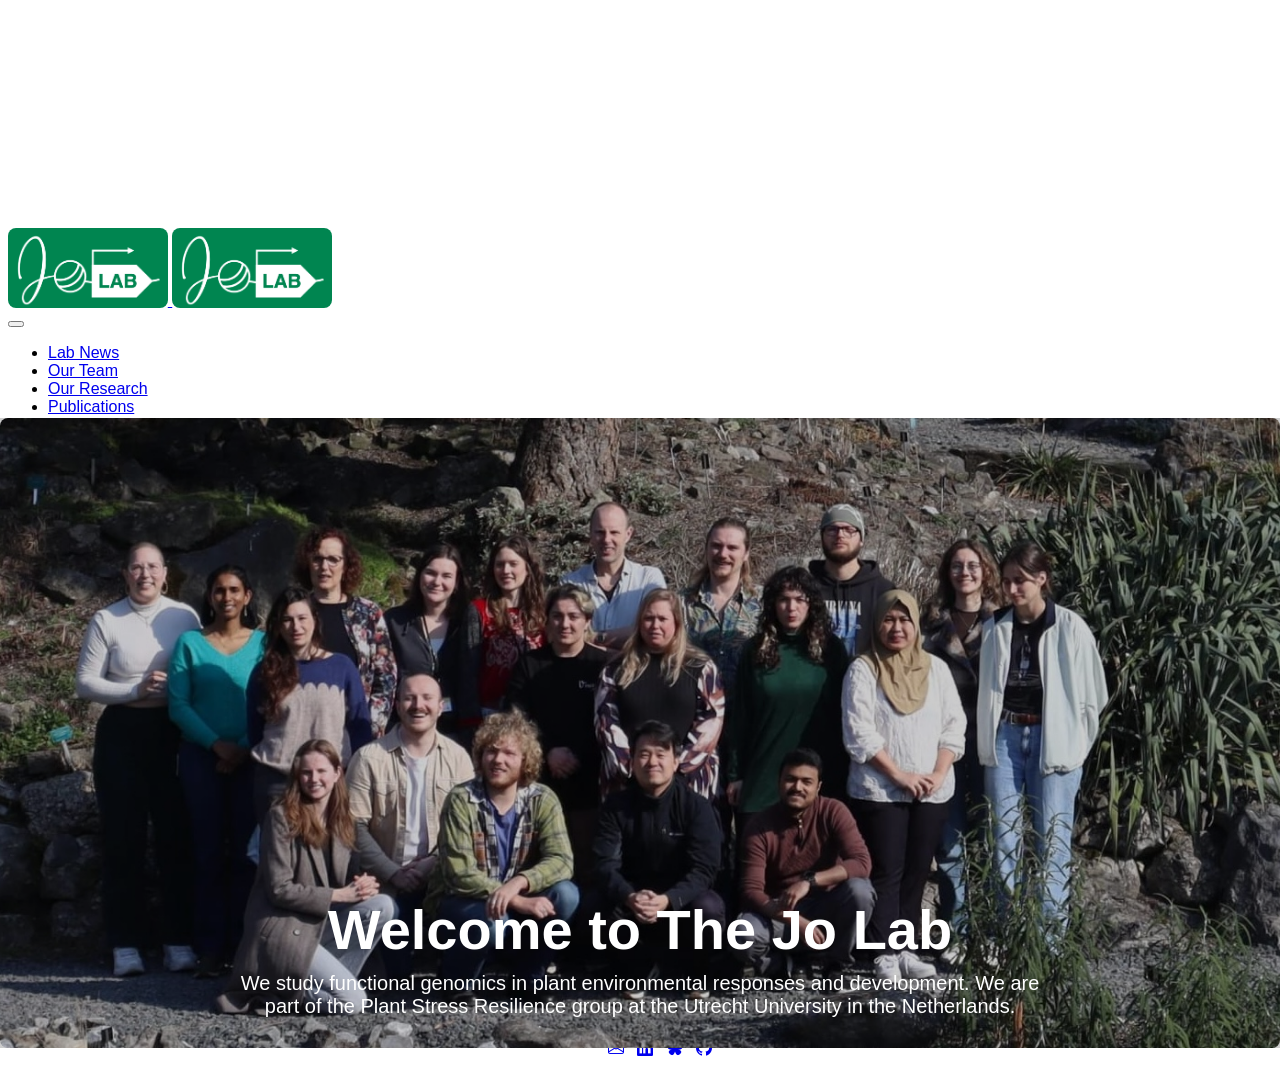
==== docs/index.html @ 8d3a1e4b "Fixing mobile issues" ====
<!DOCTYPE html>
<html xmlns="http://www.w3.org/1999/xhtml" lang="en" xml:lang="en"><head>

<meta charset="utf-8">
<meta name="generator" content="quarto-1.8.27">

<meta name="viewport" content="width=device-width, initial-scale=1.0, user-scalable=yes">


<title>index</title>
<style>
code{white-space: pre-wrap;}
span.smallcaps{font-variant: small-caps;}
div.columns{display: flex; gap: min(4vw, 1.5em);}
div.column{flex: auto; overflow-x: auto;}
div.hanging-indent{margin-left: 1.5em; text-indent: -1.5em;}
ul.task-list{list-style: none;}
ul.task-list li input[type="checkbox"] {
  width: 0.8em;
  margin: 0 0.8em 0.2em -1em; /* quarto-specific, see https://github.com/quarto-dev/quarto-cli/issues/4556 */ 
  vertical-align: middle;
}
</style>


<script src="site_libs/quarto-nav/quarto-nav.js"></script>
<script src="site_libs/clipboard/clipboard.min.js"></script>
<script src="site_libs/quarto-search/autocomplete.umd.js"></script>
<script src="site_libs/quarto-search/fuse.min.js"></script>
<script src="site_libs/quarto-search/quarto-search.js"></script>
<meta name="quarto:offset" content="./">
<script src="site_libs/quarto-html/quarto.js" type="module"></script>
<script src="site_libs/quarto-html/tabsets/tabsets.js" type="module"></script>
<script src="site_libs/quarto-html/axe/axe-check.js" type="module"></script>
<script src="site_libs/quarto-html/popper.min.js"></script>
<script src="site_libs/quarto-html/tippy.umd.min.js"></script>
<link href="site_libs/quarto-html/tippy.css" rel="stylesheet">
<link href="site_libs/quarto-html/quarto-syntax-highlighting-ed96de9b727972fe78a7b5d16c58bf87.css" rel="stylesheet" id="quarto-text-highlighting-styles">
<script src="site_libs/bootstrap/bootstrap.min.js"></script>
<link href="site_libs/bootstrap/bootstrap-icons.css" rel="stylesheet">
<link href="site_libs/bootstrap/bootstrap-c11c5bea6fdbf47f44a77b271fa889c1.min.css" rel="stylesheet" append-hash="true" id="quarto-bootstrap" data-mode="light">
<script id="quarto-search-options" type="application/json">{
  "location": "navbar",
  "copy-button": false,
  "collapse-after": 3,
  "panel-placement": "end",
  "type": "overlay",
  "limit": 50,
  "keyboard-shortcut": [
    "f",
    "/",
    "s"
  ],
  "show-item-context": false,
  "language": {
    "search-no-results-text": "No results",
    "search-matching-documents-text": "matching documents",
    "search-copy-link-title": "Copy link to search",
    "search-hide-matches-text": "Hide additional matches",
    "search-more-match-text": "more match in this document",
    "search-more-matches-text": "more matches in this document",
    "search-clear-button-title": "Clear",
    "search-text-placeholder": "",
    "search-detached-cancel-button-title": "Cancel",
    "search-submit-button-title": "Submit",
    "search-label": "Search"
  }
}</script>


<link rel="stylesheet" href="style.css">
</head>

<body class="nav-fixed quarto-light">

<div id="quarto-search-results"></div>
  <header id="quarto-header" class="headroom fixed-top">
    <nav class="navbar navbar-expand-lg " data-bs-theme="dark">
      <div class="navbar-container container-fluid">
      <div class="navbar-brand-container mx-auto">
    <a href="./index.html" class="navbar-brand navbar-brand-logo">
    <img src="./images/logo/logo1.png" alt="" class="navbar-logo light-content">
    <img src="./images/logo/logo1.png" alt="" class="navbar-logo dark-content">
    </a>
  </div>
          <button class="navbar-toggler" type="button" data-bs-toggle="collapse" data-bs-target="#navbarCollapse" aria-controls="navbarCollapse" role="menu" aria-expanded="false" aria-label="Toggle navigation" onclick="if (window.quartoToggleHeadroom) { window.quartoToggleHeadroom(); }">
  <span class="navbar-toggler-icon"></span>
</button>
          <div class="collapse navbar-collapse" id="navbarCollapse">
            <ul class="navbar-nav navbar-nav-scroll ms-auto">
  <li class="nav-item">
    <a class="nav-link" href="./news.html"> 
<span class="menu-text">Lab News</span></a>
  </li>  
  <li class="nav-item">
    <a class="nav-link" href="./team.html"> 
<span class="menu-text">Our Team</span></a>
  </li>  
  <li class="nav-item">
    <a class="nav-link" href="./research.html"> 
<span class="menu-text">Our Research</span></a>
  </li>  
  <li class="nav-item">
    <a class="nav-link" href="./publications.html"> 
<span class="menu-text">Publications</span></a>
  </li>  
  <li class="nav-item">
    <a class="nav-link" href="./labculture.html"> 
<span class="menu-text">Lab Culture</span></a>
  </li>  
  <li class="nav-item">
    <a class="nav-link" href="./opportunities.html"> 
<span class="menu-text">Open Positions</span></a>
  </li>  
</ul>
          </div> <!-- /navcollapse -->
            <div class="quarto-navbar-tools">
</div>
      </div> <!-- /container-fluid -->
    </nav>
</header>
<!-- content -->
<div id="quarto-content" class="quarto-container page-columns page-rows-contents page-layout-full page-navbar">
<!-- sidebar -->
<!-- margin-sidebar -->
    
<!-- main -->
<main class="content column-page" id="quarto-document-content"><header id="title-block-header" class="quarto-title-block"></header>




<div style="position: relative; width: 100vw; left: 50%; right: 50%; margin-left: -50vw; margin-right: -50vw; margin-top: -50px; margin-bottom: -20px; min-height: 70vh; overflow: hidden;">
  <img src="images/group_pictures/psr.jpeg" alt="PSR" style="width: 100%; height: 100%; min-height: 70vh; object-fit: cover; object-position: center; display: block;">
  
  <div style="position: absolute; top: 0; left: 0; right: 0; bottom: 0; display: flex; flex-direction: column; justify-content: flex-end; align-items: center; background: rgba(0,0,0,0.2); text-align: center; padding: 0 20px 30px 20px;">
    <h2 style="color: white; font-size: clamp(3.5rem, 10vw, 3.5rem); margin: 0;">Welcome to The Jo Lab</h2>
    <p style="color: white; max-width: 800px; margin: 10px auto 0 auto; font-size: clamp(0.9rem, 2vw, 1.25rem);"> 
      We study functional genomics in plant environmental responses and development. We are part of the Plant Stress Resilience group at the Utrecht University in the Netherlands.
    </p>
  </div>
</div>



</main> <!-- /main -->
<script id="quarto-html-after-body" type="application/javascript">
  window.document.addEventListener("DOMContentLoaded", function (event) {
    const isCodeAnnotation = (el) => {
      for (const clz of el.classList) {
        if (clz.startsWith('code-annotation-')) {                     
          return true;
        }
      }
      return false;
    }
    const onCopySuccess = function(e) {
      // button target
      const button = e.trigger;
      // don't keep focus
      button.blur();
      // flash "checked"
      button.classList.add('code-copy-button-checked');
      var currentTitle = button.getAttribute("title");
      button.setAttribute("title", "Copied!");
      let tooltip;
      if (window.bootstrap) {
        button.setAttribute("data-bs-toggle", "tooltip");
        button.setAttribute("data-bs-placement", "left");
        button.setAttribute("data-bs-title", "Copied!");
        tooltip = new bootstrap.Tooltip(button, 
          { trigger: "manual", 
            customClass: "code-copy-button-tooltip",
            offset: [0, -8]});
        tooltip.show();    
      }
      setTimeout(function() {
        if (tooltip) {
          tooltip.hide();
          button.removeAttribute("data-bs-title");
          button.removeAttribute("data-bs-toggle");
          button.removeAttribute("data-bs-placement");
        }
        button.setAttribute("title", currentTitle);
        button.classList.remove('code-copy-button-checked');
      }, 1000);
      // clear code selection
      e.clearSelection();
    }
    const getTextToCopy = function(trigger) {
      const outerScaffold = trigger.parentElement.cloneNode(true);
      const codeEl = outerScaffold.querySelector('code');
      for (const childEl of codeEl.children) {
        if (isCodeAnnotation(childEl)) {
          childEl.remove();
        }
      }
      return codeEl.innerText;
    }
    const clipboard = new window.ClipboardJS('.code-copy-button:not([data-in-quarto-modal])', {
      text: getTextToCopy
    });
    clipboard.on('success', onCopySuccess);
    if (window.document.getElementById('quarto-embedded-source-code-modal')) {
      const clipboardModal = new window.ClipboardJS('.code-copy-button[data-in-quarto-modal]', {
        text: getTextToCopy,
        container: window.document.getElementById('quarto-embedded-source-code-modal')
      });
      clipboardModal.on('success', onCopySuccess);
    }
      var localhostRegex = new RegExp(/^(?:http|https):\/\/localhost\:?[0-9]*\//);
      var mailtoRegex = new RegExp(/^mailto:/);
        var filterRegex = new RegExp('/' + window.location.host + '/');
      var isInternal = (href) => {
          return filterRegex.test(href) || localhostRegex.test(href) || mailtoRegex.test(href);
      }
      // Inspect non-navigation links and adorn them if external
     var links = window.document.querySelectorAll('a[href]:not(.nav-link):not(.navbar-brand):not(.toc-action):not(.sidebar-link):not(.sidebar-item-toggle):not(.pagination-link):not(.no-external):not([aria-hidden]):not(.dropdown-item):not(.quarto-navigation-tool):not(.about-link)');
      for (var i=0; i<links.length; i++) {
        const link = links[i];
        if (!isInternal(link.href)) {
          // undo the damage that might have been done by quarto-nav.js in the case of
          // links that we want to consider external
          if (link.dataset.originalHref !== undefined) {
            link.href = link.dataset.originalHref;
          }
        }
      }
    function tippyHover(el, contentFn, onTriggerFn, onUntriggerFn) {
      const config = {
        allowHTML: true,
        maxWidth: 500,
        delay: 100,
        arrow: false,
        appendTo: function(el) {
            return el.parentElement;
        },
        interactive: true,
        interactiveBorder: 10,
        theme: 'quarto',
        placement: 'bottom-start',
      };
      if (contentFn) {
        config.content = contentFn;
      }
      if (onTriggerFn) {
        config.onTrigger = onTriggerFn;
      }
      if (onUntriggerFn) {
        config.onUntrigger = onUntriggerFn;
      }
      window.tippy(el, config); 
    }
    const noterefs = window.document.querySelectorAll('a[role="doc-noteref"]');
    for (var i=0; i<noterefs.length; i++) {
      const ref = noterefs[i];
      tippyHover(ref, function() {
        // use id or data attribute instead here
        let href = ref.getAttribute('data-footnote-href') || ref.getAttribute('href');
        try { href = new URL(href).hash; } catch {}
        const id = href.replace(/^#\/?/, "");
        const note = window.document.getElementById(id);
        if (note) {
          return note.innerHTML;
        } else {
          return "";
        }
      });
    }
    const xrefs = window.document.querySelectorAll('a.quarto-xref');
    const processXRef = (id, note) => {
      // Strip column container classes
      const stripColumnClz = (el) => {
        el.classList.remove("page-full", "page-columns");
        if (el.children) {
          for (const child of el.children) {
            stripColumnClz(child);
          }
        }
      }
      stripColumnClz(note)
      if (id === null || id.startsWith('sec-')) {
        // Special case sections, only their first couple elements
        const container = document.createElement("div");
        if (note.children && note.children.length > 2) {
          container.appendChild(note.children[0].cloneNode(true));
          for (let i = 1; i < note.children.length; i++) {
            const child = note.children[i];
            if (child.tagName === "P" && child.innerText === "") {
              continue;
            } else {
              container.appendChild(child.cloneNode(true));
              break;
            }
          }
          if (window.Quarto?.typesetMath) {
            window.Quarto.typesetMath(container);
          }
          return container.innerHTML
        } else {
          if (window.Quarto?.typesetMath) {
            window.Quarto.typesetMath(note);
          }
          return note.innerHTML;
        }
      } else {
        // Remove any anchor links if they are present
        const anchorLink = note.querySelector('a.anchorjs-link');
        if (anchorLink) {
          anchorLink.remove();
        }
        if (window.Quarto?.typesetMath) {
          window.Quarto.typesetMath(note);
        }
        if (note.classList.contains("callout")) {
          return note.outerHTML;
        } else {
          return note.innerHTML;
        }
      }
    }
    for (var i=0; i<xrefs.length; i++) {
      const xref = xrefs[i];
      tippyHover(xref, undefined, function(instance) {
        instance.disable();
        let url = xref.getAttribute('href');
        let hash = undefined; 
        if (url.startsWith('#')) {
          hash = url;
        } else {
          try { hash = new URL(url).hash; } catch {}
        }
        if (hash) {
          const id = hash.replace(/^#\/?/, "");
          const note = window.document.getElementById(id);
          if (note !== null) {
            try {
              const html = processXRef(id, note.cloneNode(true));
              instance.setContent(html);
            } finally {
              instance.enable();
              instance.show();
            }
          } else {
            // See if we can fetch this
            fetch(url.split('#')[0])
            .then(res => res.text())
            .then(html => {
              const parser = new DOMParser();
              const htmlDoc = parser.parseFromString(html, "text/html");
              const note = htmlDoc.getElementById(id);
              if (note !== null) {
                const html = processXRef(id, note);
                instance.setContent(html);
              } 
            }).finally(() => {
              instance.enable();
              instance.show();
            });
          }
        } else {
          // See if we can fetch a full url (with no hash to target)
          // This is a special case and we should probably do some content thinning / targeting
          fetch(url)
          .then(res => res.text())
          .then(html => {
            const parser = new DOMParser();
            const htmlDoc = parser.parseFromString(html, "text/html");
            const note = htmlDoc.querySelector('main.content');
            if (note !== null) {
              // This should only happen for chapter cross references
              // (since there is no id in the URL)
              // remove the first header
              if (note.children.length > 0 && note.children[0].tagName === "HEADER") {
                note.children[0].remove();
              }
              const html = processXRef(null, note);
              instance.setContent(html);
            } 
          }).finally(() => {
            instance.enable();
            instance.show();
          });
        }
      }, function(instance) {
      });
    }
        let selectedAnnoteEl;
        const selectorForAnnotation = ( cell, annotation) => {
          let cellAttr = 'data-code-cell="' + cell + '"';
          let lineAttr = 'data-code-annotation="' +  annotation + '"';
          const selector = 'span[' + cellAttr + '][' + lineAttr + ']';
          return selector;
        }
        const selectCodeLines = (annoteEl) => {
          const doc = window.document;
          const targetCell = annoteEl.getAttribute("data-target-cell");
          const targetAnnotation = annoteEl.getAttribute("data-target-annotation");
          const annoteSpan = window.document.querySelector(selectorForAnnotation(targetCell, targetAnnotation));
          const lines = annoteSpan.getAttribute("data-code-lines").split(",");
          const lineIds = lines.map((line) => {
            return targetCell + "-" + line;
          })
          let top = null;
          let height = null;
          let parent = null;
          if (lineIds.length > 0) {
              //compute the position of the single el (top and bottom and make a div)
              const el = window.document.getElementById(lineIds[0]);
              top = el.offsetTop;
              height = el.offsetHeight;
              parent = el.parentElement.parentElement;
            if (lineIds.length > 1) {
              const lastEl = window.document.getElementById(lineIds[lineIds.length - 1]);
              const bottom = lastEl.offsetTop + lastEl.offsetHeight;
              height = bottom - top;
            }
            if (top !== null && height !== null && parent !== null) {
              // cook up a div (if necessary) and position it 
              let div = window.document.getElementById("code-annotation-line-highlight");
              if (div === null) {
                div = window.document.createElement("div");
                div.setAttribute("id", "code-annotation-line-highlight");
                div.style.position = 'absolute';
                parent.appendChild(div);
              }
              div.style.top = top - 2 + "px";
              div.style.height = height + 4 + "px";
              div.style.left = 0;
              let gutterDiv = window.document.getElementById("code-annotation-line-highlight-gutter");
              if (gutterDiv === null) {
                gutterDiv = window.document.createElement("div");
                gutterDiv.setAttribute("id", "code-annotation-line-highlight-gutter");
                gutterDiv.style.position = 'absolute';
                const codeCell = window.document.getElementById(targetCell);
                const gutter = codeCell.querySelector('.code-annotation-gutter');
                gutter.appendChild(gutterDiv);
              }
              gutterDiv.style.top = top - 2 + "px";
              gutterDiv.style.height = height + 4 + "px";
            }
            selectedAnnoteEl = annoteEl;
          }
        };
        const unselectCodeLines = () => {
          const elementsIds = ["code-annotation-line-highlight", "code-annotation-line-highlight-gutter"];
          elementsIds.forEach((elId) => {
            const div = window.document.getElementById(elId);
            if (div) {
              div.remove();
            }
          });
          selectedAnnoteEl = undefined;
        };
          // Handle positioning of the toggle
      window.addEventListener(
        "resize",
        throttle(() => {
          elRect = undefined;
          if (selectedAnnoteEl) {
            selectCodeLines(selectedAnnoteEl);
          }
        }, 10)
      );
      function throttle(fn, ms) {
      let throttle = false;
      let timer;
        return (...args) => {
          if(!throttle) { // first call gets through
              fn.apply(this, args);
              throttle = true;
          } else { // all the others get throttled
              if(timer) clearTimeout(timer); // cancel #2
              timer = setTimeout(() => {
                fn.apply(this, args);
                timer = throttle = false;
              }, ms);
          }
        };
      }
        // Attach click handler to the DT
        const annoteDls = window.document.querySelectorAll('dt[data-target-cell]');
        for (const annoteDlNode of annoteDls) {
          annoteDlNode.addEventListener('click', (event) => {
            const clickedEl = event.target;
            if (clickedEl !== selectedAnnoteEl) {
              unselectCodeLines();
              const activeEl = window.document.querySelector('dt[data-target-cell].code-annotation-active');
              if (activeEl) {
                activeEl.classList.remove('code-annotation-active');
              }
              selectCodeLines(clickedEl);
              clickedEl.classList.add('code-annotation-active');
            } else {
              // Unselect the line
              unselectCodeLines();
              clickedEl.classList.remove('code-annotation-active');
            }
          });
        }
    const findCites = (el) => {
      const parentEl = el.parentElement;
      if (parentEl) {
        const cites = parentEl.dataset.cites;
        if (cites) {
          return {
            el,
            cites: cites.split(' ')
          };
        } else {
          return findCites(el.parentElement)
        }
      } else {
        return undefined;
      }
    };
    var bibliorefs = window.document.querySelectorAll('a[role="doc-biblioref"]');
    for (var i=0; i<bibliorefs.length; i++) {
      const ref = bibliorefs[i];
      const citeInfo = findCites(ref);
      if (citeInfo) {
        tippyHover(citeInfo.el, function() {
          var popup = window.document.createElement('div');
          citeInfo.cites.forEach(function(cite) {
            var citeDiv = window.document.createElement('div');
            citeDiv.classList.add('hanging-indent');
            citeDiv.classList.add('csl-entry');
            var biblioDiv = window.document.getElementById('ref-' + cite);
            if (biblioDiv) {
              citeDiv.innerHTML = biblioDiv.innerHTML;
            }
            popup.appendChild(citeDiv);
          });
          return popup.innerHTML;
        });
      }
    }
  });
  </script>
</div> <!-- /content -->
<footer class="footer">
  <div class="nav-footer">
    <div class="nav-footer-left">
      &nbsp;
    </div>   
    <div class="nav-footer-center">
      <ul class="footer-items list-unstyled">
    <li class="nav-item">
 the Jo Lab<div style="margin-top: 6px;"><a href="mailto:l.jo@uu.nl"><i class="bi bi-envelope"></i></a> &nbsp; <a href="https://www.linkedin.com/in/leonardo-jo-84003938/"><i class="bi bi-linkedin"></i></a> &nbsp; <a href="https://bsky.app/profile/leonardojo.bsky.social"><i class="bi bi-bluesky"></i></a> &nbsp; <a href="https://github.com/leonardojo"><i class="bi bi-github"></i></a></div>
  </li>  
</ul>
    </div>
    <div class="nav-footer-right">
      &nbsp;
    </div>
  </div>
</footer>




</body></html>
---- docs/site_libs/quarto-html/tippy.css ----
.tippy-box[data-animation=fade][data-state=hidden]{opacity:0}[data-tippy-root]{max-width:calc(100vw - 10px)}.tippy-box{position:relative;background-color:#333;color:#fff;border-radius:4px;font-size:14px;line-height:1.4;white-space:normal;outline:0;transition-property:transform,visibility,opacity}.tippy-box[data-placement^=top]>.tippy-arrow{bottom:0}.tippy-box[data-placement^=top]>.tippy-arrow:before{bottom:-7px;left:0;border-width:8px 8px 0;border-top-color:initial;transform-origin:center top}.tippy-box[data-placement^=bottom]>.tippy-arrow{top:0}.tippy-box[data-placement^=bottom]>.tippy-arrow:before{top:-7px;left:0;border-width:0 8px 8px;border-bottom-color:initial;transform-origin:center bottom}.tippy-box[data-placement^=left]>.tippy-arrow{right:0}.tippy-box[data-placement^=left]>.tippy-arrow:before{border-width:8px 0 8px 8px;border-left-color:initial;right:-7px;transform-origin:center left}.tippy-box[data-placement^=right]>.tippy-arrow{left:0}.tippy-box[data-placement^=right]>.tippy-arrow:before{left:-7px;border-width:8px 8px 8px 0;border-right-color:initial;transform-origin:center right}.tippy-box[data-inertia][data-state=visible]{transition-timing-function:cubic-bezier(.54,1.5,.38,1.11)}.tippy-arrow{width:16px;height:16px;color:#333}.tippy-arrow:before{content:"";position:absolute;border-color:transparent;border-style:solid}.tippy-content{position:relative;padding:5px 9px;z-index:1}
---- docs/site_libs/quarto-html/quarto-syntax-highlighting-ed96de9b727972fe78a7b5d16c58bf87.css ----
/* quarto syntax highlight colors */
:root {
  --quarto-hl-ot-color: #003B4F;
  --quarto-hl-at-color: #657422;
  --quarto-hl-ss-color: #20794D;
  --quarto-hl-an-color: #5E5E5E;
  --quarto-hl-fu-color: #4758AB;
  --quarto-hl-st-color: #20794D;
  --quarto-hl-cf-color: #003B4F;
  --quarto-hl-op-color: #5E5E5E;
  --quarto-hl-er-color: #AD0000;
  --quarto-hl-bn-color: #AD0000;
  --quarto-hl-al-color: #AD0000;
  --quarto-hl-va-color: #111111;
  --quarto-hl-bu-color: inherit;
  --quarto-hl-ex-color: inherit;
  --quarto-hl-pp-color: #AD0000;
  --quarto-hl-in-color: #5E5E5E;
  --quarto-hl-vs-color: #20794D;
  --quarto-hl-wa-color: #5E5E5E;
  --quarto-hl-do-color: #5E5E5E;
  --quarto-hl-im-color: #00769E;
  --quarto-hl-ch-color: #20794D;
  --quarto-hl-dt-color: #AD0000;
  --quarto-hl-fl-color: #AD0000;
  --quarto-hl-co-color: #5E5E5E;
  --quarto-hl-cv-color: #5E5E5E;
  --quarto-hl-cn-color: #8f5902;
  --quarto-hl-sc-color: #5E5E5E;
  --quarto-hl-dv-color: #AD0000;
  --quarto-hl-kw-color: #003B4F;
}

/* other quarto variables */
:root {
  --quarto-font-monospace: SFMono-Regular, Menlo, Monaco, Consolas, "Liberation Mono", "Courier New", monospace;
}

/* syntax highlight based on Pandoc's rules */
pre > code.sourceCode > span {
  color: #003B4F;
}

code.sourceCode > span {
  color: #003B4F;
}

div.sourceCode,
div.sourceCode pre.sourceCode {
  color: #003B4F;
}

/* Normal */
code span {
  color: #003B4F;
}

/* Alert */
code span.al {
  color: #AD0000;
  font-style: inherit;
}

/* Annotation */
code span.an {
  color: #5E5E5E;
  font-style: inherit;
}

/* Attribute */
code span.at {
  color: #657422;
  font-style: inherit;
}

/* BaseN */
code span.bn {
  color: #AD0000;
  font-style: inherit;
}

/* BuiltIn */
code span.bu {
  font-style: inherit;
}

/* ControlFlow */
code span.cf {
  color: #003B4F;
  font-weight: bold;
  font-style: inherit;
}

/* Char */
code span.ch {
  color: #20794D;
  font-style: inherit;
}

/* Constant */
code span.cn {
  color: #8f5902;
  font-style: inherit;
}

/* Comment */
code span.co {
  color: #5E5E5E;
  font-style: inherit;
}

/* CommentVar */
code span.cv {
  color: #5E5E5E;
  font-style: italic;
}

/* Documentation */
code span.do {
  color: #5E5E5E;
  font-style: italic;
}

/* DataType */
code span.dt {
  color: #AD0000;
  font-style: inherit;
}

/* DecVal */
code span.dv {
  color: #AD0000;
  font-style: inherit;
}

/* Error */
code span.er {
  color: #AD0000;
  font-style: inherit;
}

/* Extension */
code span.ex {
  font-style: inherit;
}

/* Float */
code span.fl {
  color: #AD0000;
  font-style: inherit;
}

/* Function */
code span.fu {
  color: #4758AB;
  font-style: inherit;
}

/* Import */
code span.im {
  color: #00769E;
  font-style: inherit;
}

/* Information */
code span.in {
  color: #5E5E5E;
  font-style: inherit;
}

/* Keyword */
code span.kw {
  color: #003B4F;
  font-weight: bold;
  font-style: inherit;
}

/* Operator */
code span.op {
  color: #5E5E5E;
  font-style: inherit;
}

/* Other */
code span.ot {
  color: #003B4F;
  font-style: inherit;
}

/* Preprocessor */
code span.pp {
  color: #AD0000;
  font-style: inherit;
}

/* SpecialChar */
code span.sc {
  color: #5E5E5E;
  font-style: inherit;
}

/* SpecialString */
code span.ss {
  color: #20794D;
  font-style: inherit;
}

/* String */
code span.st {
  color: #20794D;
  font-style: inherit;
}

/* Variable */
code span.va {
  color: #111111;
  font-style: inherit;
}

/* VerbatimString */
code span.vs {
  color: #20794D;
  font-style: inherit;
}

/* Warning */
code span.wa {
  color: #5E5E5E;
  font-style: italic;
}

.prevent-inlining {
  content: "</";
}

/*# sourceMappingURL=0920dd6d7437995b8cdf7429764427b1.css.map */
---- docs/style.css ----
body {
  background-color: white;
  font-family: sans-serif;
}

/* Override Quarto's default max-width container */
.page-layout-full .page-columns {
  max-width: 100% !important;
  padding: 0 !important;
}

#quarto-content {
  padding: 0 !important;
  padding-bottom: 0 !important;
  min-height: unset !important;
}

.page-layout-article {
  margin-bottom: 0 !important;
}

.columns {
  display: flex !important;
  flex-direction: row !important;
  align-items: center;
  width: 100%;
  gap: 2rem;
}

.column {
  flex: 1;
}

p {
  color: #6b7280;
}

img {
  max-width: 100%;
  border-radius: 8px;
}

.navbar-brand-container .navbar-logo {
  height: 80px;       /* Increase this number until it looks right */
  max-height: 100px;   /* Prevents it from breaking the navbar layout */
  width: auto;
  margin-top: -2px;   /* Use negative margin if you need to center it vertically */
  margin-bottom: -2px;
}

footer.footer {
  display: flex !important;
  align-items: center !important;
  justify-content: center !important;
}

.nav-footer {
  flex: 1 !important;
  display: flex !important;
  align-items: center !important;
  justify-content: center !important;
  height: 100% !important;
}

.page-rows-contents {
  padding-bottom: 0;
  margin-bottom: -3rem;
}

@media (max-width: 600px) {
  .member-table,
  .member-table tbody,
  .member-table tr {
    display: block !important;
    width: 100% !important;
  }

  .member-photo {
    display: block !important;
    width: 50% !important;
    margin: 0 auto 15px auto !important;
    padding-right: 0 !important;
    text-align: center !important;
  }

  .member-info {
    display: block !important;
    width: 100% !important;
  }
}
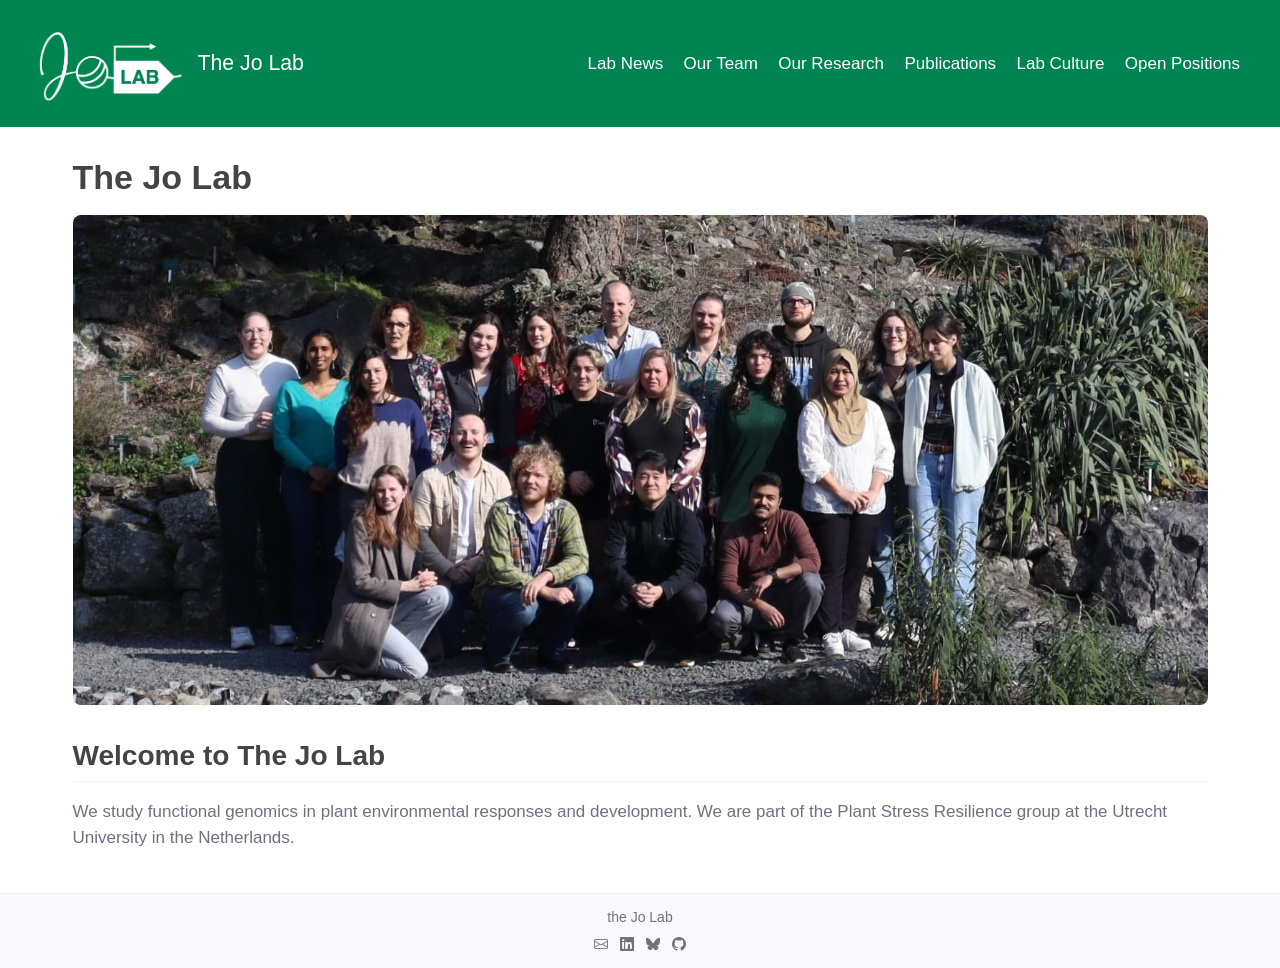
==== commit 612b1387: "Merge main into design-update, keeping design changes Resolves conflicts by keeping the modernized d" ====
--- a/docs/index.html
+++ b/docs/index.html
@@ -2,13 +2,16 @@
 <html xmlns="http://www.w3.org/1999/xhtml" lang="en" xml:lang="en"><head>
 
 <meta charset="utf-8">
-<meta name="generator" content="quarto-1.8.27">
+<meta name="generator" content="quarto-1.9.29">
 
 <meta name="viewport" content="width=device-width, initial-scale=1.0, user-scalable=yes">
 
 
-<title>index</title>
+<title>The Jo Lab</title>
 <style>
+/* Default styles provided by pandoc.
+** See https://pandoc.org/MANUAL.html#variables-for-html for config info.
+*/
 code{white-space: pre-wrap;}
 span.smallcaps{font-variant: small-caps;}
 div.columns{display: flex; gap: min(4vw, 1.5em);}
@@ -29,16 +32,16 @@
 <script src="site_libs/quarto-search/fuse.min.js"></script>
 <script src="site_libs/quarto-search/quarto-search.js"></script>
 <meta name="quarto:offset" content="./">
+<link href="./images/logo/logo1.jpg" rel="icon" type="image/jpeg">
 <script src="site_libs/quarto-html/quarto.js" type="module"></script>
 <script src="site_libs/quarto-html/tabsets/tabsets.js" type="module"></script>
-<script src="site_libs/quarto-html/axe/axe-check.js" type="module"></script>
 <script src="site_libs/quarto-html/popper.min.js"></script>
 <script src="site_libs/quarto-html/tippy.umd.min.js"></script>
 <link href="site_libs/quarto-html/tippy.css" rel="stylesheet">
-<link href="site_libs/quarto-html/quarto-syntax-highlighting-ed96de9b727972fe78a7b5d16c58bf87.css" rel="stylesheet" id="quarto-text-highlighting-styles">
+<link href="site_libs/quarto-html/quarto-syntax-highlighting-dfa48a90d809c806c7ea2d5aecd9fc66.css" rel="stylesheet" id="quarto-text-highlighting-styles">
 <script src="site_libs/bootstrap/bootstrap.min.js"></script>
 <link href="site_libs/bootstrap/bootstrap-icons.css" rel="stylesheet">
-<link href="site_libs/bootstrap/bootstrap-c11c5bea6fdbf47f44a77b271fa889c1.min.css" rel="stylesheet" append-hash="true" id="quarto-bootstrap" data-mode="light">
+<link href="site_libs/bootstrap/bootstrap-aa59f00df9e92e9039cc4b196e57e901.min.css" rel="stylesheet" append-hash="true" id="quarto-bootstrap" data-mode="light">
 <script id="quarto-search-options" type="application/json">{
   "location": "navbar",
   "copy-button": false,
@@ -81,6 +84,9 @@
     <a href="./index.html" class="navbar-brand navbar-brand-logo">
     <img src="./images/logo/logo1.png" alt="" class="navbar-logo light-content">
     <img src="./images/logo/logo1.png" alt="" class="navbar-logo dark-content">
+    </a>
+    <a class="navbar-brand" href="./index.html">
+    <span class="navbar-title">The Jo Lab</span>
     </a>
   </div>
           <button class="navbar-toggler" type="button" data-bs-toggle="collapse" data-bs-target="#navbarCollapse" aria-controls="navbarCollapse" role="menu" aria-expanded="false" aria-label="Toggle navigation" onclick="if (window.quartoToggleHeadroom) { window.quartoToggleHeadroom(); }">
@@ -125,17 +131,32 @@
 <!-- margin-sidebar -->
     
 <!-- main -->
-<main class="content column-page" id="quarto-document-content"><header id="title-block-header" class="quarto-title-block"></header>
-
-
-
-
-<div style="position: relative; width: 100vw; left: 50%; right: 50%; margin-left: -50vw; margin-right: -50vw; margin-top: -50px; margin-bottom: -20px; min-height: 70vh; overflow: hidden;">
-  <img src="images/group_pictures/psr.jpeg" alt="PSR" style="width: 100%; height: 100%; min-height: 70vh; object-fit: cover; object-position: center; display: block;">
+<main class="content column-page" id="quarto-document-content">
+
+<header id="title-block-header" class="quarto-title-block default">
+<div class="quarto-title">
+<h1 class="title">The Jo Lab</h1>
+</div>
+
+
+
+<div class="quarto-title-meta column-page">
+
+    
   
-  <div style="position: absolute; top: 0; left: 0; right: 0; bottom: 0; display: flex; flex-direction: column; justify-content: flex-end; align-items: center; background: rgba(0,0,0,0.2); text-align: center; padding: 0 20px 30px 20px;">
-    <h2 style="color: white; font-size: clamp(3.5rem, 10vw, 3.5rem); margin: 0;">Welcome to The Jo Lab</h2>
-    <p style="color: white; max-width: 800px; margin: 10px auto 0 auto; font-size: clamp(0.9rem, 2vw, 1.25rem);"> 
+    
+  </div>
+  
+
+
+</header>
+
+
+<div class="hero">
+  <img src="images/group_pictures/psr.jpeg" alt="PSR" class="hero__img">
+  <div class="hero__overlay">
+    <h2 class="hero__title">Welcome to The Jo Lab</h2>
+    <p class="hero__text">
       We study functional genomics in plant environmental responses and development. We are part of the Plant Stress Resilience group at the Utrecht University in the Netherlands.
     </p>
   </div>
@@ -144,6 +165,44 @@
 
 
 </main> <!-- /main -->
+<script>
+
+document.addEventListener("DOMContentLoaded", function () {
+
+  const observer = new IntersectionObserver(
+
+    function (entries) {
+
+      entries.forEach(function (entry) {
+
+        if (entry.isIntersecting) {
+
+          entry.target.classList.add("visible");
+
+          observer.unobserve(entry.target);
+
+        }
+
+      });
+
+    },
+
+    { threshold: 0.1 }
+
+  );
+
+
+
+  document.querySelectorAll(".fade-in, .fade-in-stagger").forEach(function (el) {
+
+    observer.observe(el);
+
+  });
+
+});
+
+</script>
+
 <script id="quarto-html-after-body" type="application/javascript">
   window.document.addEventListener("DOMContentLoaded", function (event) {
     const isCodeAnnotation = (el) => {
--- a/docs/site_libs/quarto-html/quarto-syntax-highlighting-dfa48a90d809c806c7ea2d5aecd9fc66.css
+++ b/docs/site_libs/quarto-html/quarto-syntax-highlighting-dfa48a90d809c806c7ea2d5aecd9fc66.css
@@ -0,0 +1,236 @@
+/* quarto syntax highlight colors */
+:root {
+  --quarto-hl-ot-color: #003B4F;
+  --quarto-hl-at-color: #657422;
+  --quarto-hl-ss-color: #20794D;
+  --quarto-hl-an-color: #5E5E5E;
+  --quarto-hl-fu-color: #4758AB;
+  --quarto-hl-st-color: #20794D;
+  --quarto-hl-cf-color: #003B4F;
+  --quarto-hl-op-color: #5E5E5E;
+  --quarto-hl-er-color: #AD0000;
+  --quarto-hl-bn-color: #AD0000;
+  --quarto-hl-al-color: #AD0000;
+  --quarto-hl-va-color: #111111;
+  --quarto-hl-bu-color: inherit;
+  --quarto-hl-ex-color: inherit;
+  --quarto-hl-pp-color: #AD0000;
+  --quarto-hl-in-color: #5E5E5E;
+  --quarto-hl-vs-color: #20794D;
+  --quarto-hl-wa-color: #5E5E5E;
+  --quarto-hl-do-color: #5E5E5E;
+  --quarto-hl-im-color: #00769E;
+  --quarto-hl-ch-color: #20794D;
+  --quarto-hl-dt-color: #AD0000;
+  --quarto-hl-fl-color: #AD0000;
+  --quarto-hl-co-color: #5E5E5E;
+  --quarto-hl-cv-color: #5E5E5E;
+  --quarto-hl-cn-color: #8f5902;
+  --quarto-hl-sc-color: #5E5E5E;
+  --quarto-hl-dv-color: #AD0000;
+  --quarto-hl-kw-color: #003B4F;
+}
+
+/* other quarto variables */
+:root {
+  --quarto-font-monospace: SFMono-Regular, Menlo, Monaco, Consolas, "Liberation Mono", "Courier New", monospace;
+}
+
+/* syntax highlight based on Pandoc's rules */
+pre > code.sourceCode > span {
+  color: #003B4F;
+}
+
+code.sourceCode > span {
+  color: #003B4F;
+}
+
+div.sourceCode,
+div.sourceCode pre.sourceCode {
+  color: #003B4F;
+}
+
+/* Normal */
+code span {
+  color: #003B4F;
+}
+
+/* Alert */
+code span.al {
+  color: #AD0000;
+  font-style: inherit;
+}
+
+/* Annotation */
+code span.an {
+  color: #5E5E5E;
+  font-style: inherit;
+}
+
+/* Attribute */
+code span.at {
+  color: #657422;
+  font-style: inherit;
+}
+
+/* BaseN */
+code span.bn {
+  color: #AD0000;
+  font-style: inherit;
+}
+
+/* BuiltIn */
+code span.bu {
+  font-style: inherit;
+}
+
+/* ControlFlow */
+code span.cf {
+  color: #003B4F;
+  font-weight: bold;
+  font-style: inherit;
+}
+
+/* Char */
+code span.ch {
+  color: #20794D;
+  font-style: inherit;
+}
+
+/* Constant */
+code span.cn {
+  color: #8f5902;
+  font-style: inherit;
+}
+
+/* Comment */
+code span.co {
+  color: #5E5E5E;
+  font-style: inherit;
+}
+
+/* CommentVar */
+code span.cv {
+  color: #5E5E5E;
+  font-style: italic;
+}
+
+/* Documentation */
+code span.do {
+  color: #5E5E5E;
+  font-style: italic;
+}
+
+/* DataType */
+code span.dt {
+  color: #AD0000;
+  font-style: inherit;
+}
+
+/* DecVal */
+code span.dv {
+  color: #AD0000;
+  font-style: inherit;
+}
+
+/* Error */
+code span.er {
+  color: #AD0000;
+  font-style: inherit;
+}
+
+/* Extension */
+code span.ex {
+  font-style: inherit;
+}
+
+/* Float */
+code span.fl {
+  color: #AD0000;
+  font-style: inherit;
+}
+
+/* Function */
+code span.fu {
+  color: #4758AB;
+  font-style: inherit;
+}
+
+/* Import */
+code span.im {
+  color: #00769E;
+  font-style: inherit;
+}
+
+/* Information */
+code span.in {
+  color: #5E5E5E;
+  font-style: inherit;
+}
+
+/* Keyword */
+code span.kw {
+  color: #003B4F;
+  font-weight: bold;
+  font-style: inherit;
+}
+
+/* Operator */
+code span.op {
+  color: #5E5E5E;
+  font-style: inherit;
+}
+
+/* Other */
+code span.ot {
+  color: #003B4F;
+  font-style: inherit;
+}
+
+/* Preprocessor */
+code span.pp {
+  color: #AD0000;
+  font-style: inherit;
+}
+
+/* SpecialChar */
+code span.sc {
+  color: #5E5E5E;
+  font-style: inherit;
+}
+
+/* SpecialString */
+code span.ss {
+  color: #20794D;
+  font-style: inherit;
+}
+
+/* String */
+code span.st {
+  color: #20794D;
+  font-style: inherit;
+}
+
+/* Variable */
+code span.va {
+  color: #111111;
+  font-style: inherit;
+}
+
+/* VerbatimString */
+code span.vs {
+  color: #20794D;
+  font-style: inherit;
+}
+
+/* Warning */
+code span.wa {
+  color: #5E5E5E;
+  font-style: italic;
+}
+
+.prevent-inlining {
+  content: "</";
+}
+
+/*# sourceMappingURL=916b8b1f574d6be81b69014f6125e791.css.map */
--- a/docs/style.css
+++ b/docs/style.css
@@ -87,4 +87,18 @@
     display: block !important;
     width: 100% !important;
   }
+}
+
+.alumni-grid {
+  display: grid;
+  grid-template-columns: repeat(2, 1fr);
+  gap: 20px;
+  margin: 20px 0;
+  align-items: start;
+}
+
+@media (min-width: 600px) {
+  .alumni-grid {
+    grid-template-columns: repeat(4, 1fr);
+  }
 }
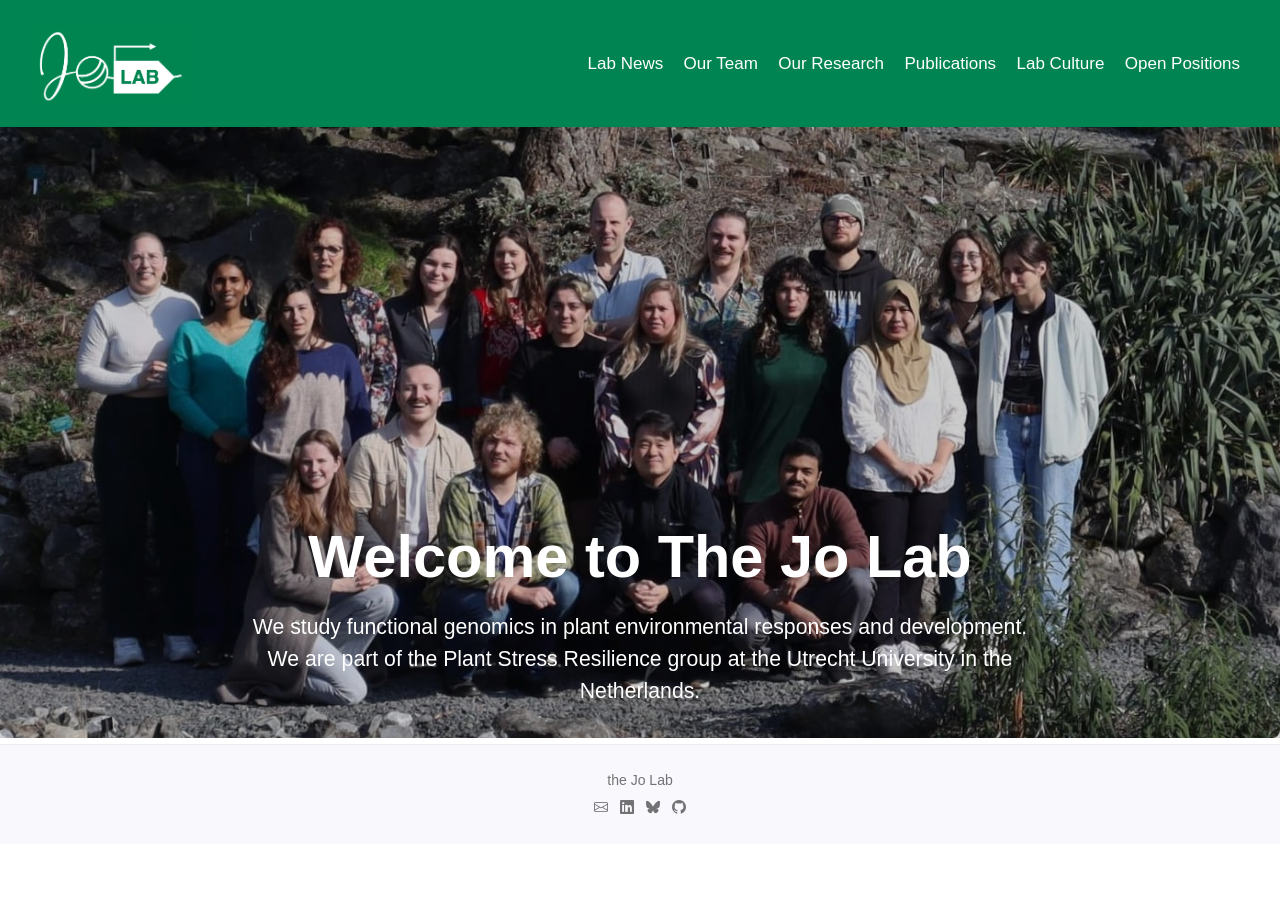
==== commit 5bb5eacb: "fixing pages titles" ====
--- a/docs/index.html
+++ b/docs/index.html
@@ -2,16 +2,13 @@
 <html xmlns="http://www.w3.org/1999/xhtml" lang="en" xml:lang="en"><head>
 
 <meta charset="utf-8">
-<meta name="generator" content="quarto-1.9.29">
+<meta name="generator" content="quarto-1.8.27">
 
 <meta name="viewport" content="width=device-width, initial-scale=1.0, user-scalable=yes">
 
 
-<title>The Jo Lab</title>
+<title>The Jo Lab - Home</title>
 <style>
-/* Default styles provided by pandoc.
-** See https://pandoc.org/MANUAL.html#variables-for-html for config info.
-*/
 code{white-space: pre-wrap;}
 span.smallcaps{font-variant: small-caps;}
 div.columns{display: flex; gap: min(4vw, 1.5em);}
@@ -32,16 +29,16 @@
 <script src="site_libs/quarto-search/fuse.min.js"></script>
 <script src="site_libs/quarto-search/quarto-search.js"></script>
 <meta name="quarto:offset" content="./">
-<link href="./images/logo/logo1.jpg" rel="icon" type="image/jpeg">
 <script src="site_libs/quarto-html/quarto.js" type="module"></script>
 <script src="site_libs/quarto-html/tabsets/tabsets.js" type="module"></script>
+<script src="site_libs/quarto-html/axe/axe-check.js" type="module"></script>
 <script src="site_libs/quarto-html/popper.min.js"></script>
 <script src="site_libs/quarto-html/tippy.umd.min.js"></script>
 <link href="site_libs/quarto-html/tippy.css" rel="stylesheet">
-<link href="site_libs/quarto-html/quarto-syntax-highlighting-dfa48a90d809c806c7ea2d5aecd9fc66.css" rel="stylesheet" id="quarto-text-highlighting-styles">
+<link href="site_libs/quarto-html/quarto-syntax-highlighting-ed96de9b727972fe78a7b5d16c58bf87.css" rel="stylesheet" id="quarto-text-highlighting-styles">
 <script src="site_libs/bootstrap/bootstrap.min.js"></script>
 <link href="site_libs/bootstrap/bootstrap-icons.css" rel="stylesheet">
-<link href="site_libs/bootstrap/bootstrap-aa59f00df9e92e9039cc4b196e57e901.min.css" rel="stylesheet" append-hash="true" id="quarto-bootstrap" data-mode="light">
+<link href="site_libs/bootstrap/bootstrap-6008e5a431e5595d6e7c16ba71b16960.min.css" rel="stylesheet" append-hash="true" id="quarto-bootstrap" data-mode="light">
 <script id="quarto-search-options" type="application/json">{
   "location": "navbar",
   "copy-button": false,
@@ -85,9 +82,6 @@
     <img src="./images/logo/logo1.png" alt="" class="navbar-logo light-content">
     <img src="./images/logo/logo1.png" alt="" class="navbar-logo dark-content">
     </a>
-    <a class="navbar-brand" href="./index.html">
-    <span class="navbar-title">The Jo Lab</span>
-    </a>
   </div>
           <button class="navbar-toggler" type="button" data-bs-toggle="collapse" data-bs-target="#navbarCollapse" aria-controls="navbarCollapse" role="menu" aria-expanded="false" aria-label="Toggle navigation" onclick="if (window.quartoToggleHeadroom) { window.quartoToggleHeadroom(); }">
   <span class="navbar-toggler-icon"></span>
@@ -131,32 +125,20 @@
 <!-- margin-sidebar -->
     
 <!-- main -->
-<main class="content column-page" id="quarto-document-content">
-
-<header id="title-block-header" class="quarto-title-block default">
-<div class="quarto-title">
-<h1 class="title">The Jo Lab</h1>
-</div>
-
-
-
-<div class="quarto-title-meta column-page">
-
-    
+<main class="content column-page" id="quarto-document-content"><header id="title-block-header" class="quarto-title-block"><h1 class="title display-7">The Jo Lab - Home</h1></header>
+
+<header id="title-block-header">
+
+
+</header>
+
+
+<div style="position: relative; width: 100vw; left: 50%; right: 50%; margin-left: -50vw; margin-right: -50vw; margin-top: -50px; margin-bottom: -20px; min-height: 70vh; overflow: hidden;">
+  <img src="images/group_pictures/psr.jpeg" alt="PSR" style="width: 100%; height: 100%; min-height: 70vh; object-fit: cover; object-position: center; display: block;">
   
-    
-  </div>
-  
-
-
-</header>
-
-
-<div class="hero">
-  <img src="images/group_pictures/psr.jpeg" alt="PSR" class="hero__img">
-  <div class="hero__overlay">
-    <h2 class="hero__title">Welcome to The Jo Lab</h2>
-    <p class="hero__text">
+  <div style="position: absolute; top: 0; left: 0; right: 0; bottom: 0; display: flex; flex-direction: column; justify-content: flex-end; align-items: center; background: rgba(0,0,0,0.2); text-align: center; padding: 0 20px 30px 20px;">
+    <h2 style="color: white; font-size: clamp(3.5rem, 10vw, 3.5rem); margin: 0;">Welcome to The Jo Lab</h2>
+    <p style="color: white; max-width: 800px; margin: 10px auto 0 auto; font-size: clamp(0.9rem, 2vw, 1.25rem);"> 
       We study functional genomics in plant environmental responses and development. We are part of the Plant Stress Resilience group at the Utrecht University in the Netherlands.
     </p>
   </div>
@@ -165,44 +147,6 @@
 
 
 </main> <!-- /main -->
-<script>
-
-document.addEventListener("DOMContentLoaded", function () {
-
-  const observer = new IntersectionObserver(
-
-    function (entries) {
-
-      entries.forEach(function (entry) {
-
-        if (entry.isIntersecting) {
-
-          entry.target.classList.add("visible");
-
-          observer.unobserve(entry.target);
-
-        }
-
-      });
-
-    },
-
-    { threshold: 0.1 }
-
-  );
-
-
-
-  document.querySelectorAll(".fade-in, .fade-in-stagger").forEach(function (el) {
-
-    observer.observe(el);
-
-  });
-
-});
-
-</script>
-
 <script id="quarto-html-after-body" type="application/javascript">
   window.document.addEventListener("DOMContentLoaded", function (event) {
     const isCodeAnnotation = (el) => {
--- a/docs/site_libs/quarto-html/quarto-syntax-highlighting-ed96de9b727972fe78a7b5d16c58bf87.css
+++ b/docs/site_libs/quarto-html/quarto-syntax-highlighting-ed96de9b727972fe78a7b5d16c58bf87.css
@@ -0,0 +1,236 @@
+/* quarto syntax highlight colors */
+:root {
+  --quarto-hl-ot-color: #003B4F;
+  --quarto-hl-at-color: #657422;
+  --quarto-hl-ss-color: #20794D;
+  --quarto-hl-an-color: #5E5E5E;
+  --quarto-hl-fu-color: #4758AB;
+  --quarto-hl-st-color: #20794D;
+  --quarto-hl-cf-color: #003B4F;
+  --quarto-hl-op-color: #5E5E5E;
+  --quarto-hl-er-color: #AD0000;
+  --quarto-hl-bn-color: #AD0000;
+  --quarto-hl-al-color: #AD0000;
+  --quarto-hl-va-color: #111111;
+  --quarto-hl-bu-color: inherit;
+  --quarto-hl-ex-color: inherit;
+  --quarto-hl-pp-color: #AD0000;
+  --quarto-hl-in-color: #5E5E5E;
+  --quarto-hl-vs-color: #20794D;
+  --quarto-hl-wa-color: #5E5E5E;
+  --quarto-hl-do-color: #5E5E5E;
+  --quarto-hl-im-color: #00769E;
+  --quarto-hl-ch-color: #20794D;
+  --quarto-hl-dt-color: #AD0000;
+  --quarto-hl-fl-color: #AD0000;
+  --quarto-hl-co-color: #5E5E5E;
+  --quarto-hl-cv-color: #5E5E5E;
+  --quarto-hl-cn-color: #8f5902;
+  --quarto-hl-sc-color: #5E5E5E;
+  --quarto-hl-dv-color: #AD0000;
+  --quarto-hl-kw-color: #003B4F;
+}
+
+/* other quarto variables */
+:root {
+  --quarto-font-monospace: SFMono-Regular, Menlo, Monaco, Consolas, "Liberation Mono", "Courier New", monospace;
+}
+
+/* syntax highlight based on Pandoc's rules */
+pre > code.sourceCode > span {
+  color: #003B4F;
+}
+
+code.sourceCode > span {
+  color: #003B4F;
+}
+
+div.sourceCode,
+div.sourceCode pre.sourceCode {
+  color: #003B4F;
+}
+
+/* Normal */
+code span {
+  color: #003B4F;
+}
+
+/* Alert */
+code span.al {
+  color: #AD0000;
+  font-style: inherit;
+}
+
+/* Annotation */
+code span.an {
+  color: #5E5E5E;
+  font-style: inherit;
+}
+
+/* Attribute */
+code span.at {
+  color: #657422;
+  font-style: inherit;
+}
+
+/* BaseN */
+code span.bn {
+  color: #AD0000;
+  font-style: inherit;
+}
+
+/* BuiltIn */
+code span.bu {
+  font-style: inherit;
+}
+
+/* ControlFlow */
+code span.cf {
+  color: #003B4F;
+  font-weight: bold;
+  font-style: inherit;
+}
+
+/* Char */
+code span.ch {
+  color: #20794D;
+  font-style: inherit;
+}
+
+/* Constant */
+code span.cn {
+  color: #8f5902;
+  font-style: inherit;
+}
+
+/* Comment */
+code span.co {
+  color: #5E5E5E;
+  font-style: inherit;
+}
+
+/* CommentVar */
+code span.cv {
+  color: #5E5E5E;
+  font-style: italic;
+}
+
+/* Documentation */
+code span.do {
+  color: #5E5E5E;
+  font-style: italic;
+}
+
+/* DataType */
+code span.dt {
+  color: #AD0000;
+  font-style: inherit;
+}
+
+/* DecVal */
+code span.dv {
+  color: #AD0000;
+  font-style: inherit;
+}
+
+/* Error */
+code span.er {
+  color: #AD0000;
+  font-style: inherit;
+}
+
+/* Extension */
+code span.ex {
+  font-style: inherit;
+}
+
+/* Float */
+code span.fl {
+  color: #AD0000;
+  font-style: inherit;
+}
+
+/* Function */
+code span.fu {
+  color: #4758AB;
+  font-style: inherit;
+}
+
+/* Import */
+code span.im {
+  color: #00769E;
+  font-style: inherit;
+}
+
+/* Information */
+code span.in {
+  color: #5E5E5E;
+  font-style: inherit;
+}
+
+/* Keyword */
+code span.kw {
+  color: #003B4F;
+  font-weight: bold;
+  font-style: inherit;
+}
+
+/* Operator */
+code span.op {
+  color: #5E5E5E;
+  font-style: inherit;
+}
+
+/* Other */
+code span.ot {
+  color: #003B4F;
+  font-style: inherit;
+}
+
+/* Preprocessor */
+code span.pp {
+  color: #AD0000;
+  font-style: inherit;
+}
+
+/* SpecialChar */
+code span.sc {
+  color: #5E5E5E;
+  font-style: inherit;
+}
+
+/* SpecialString */
+code span.ss {
+  color: #20794D;
+  font-style: inherit;
+}
+
+/* String */
+code span.st {
+  color: #20794D;
+  font-style: inherit;
+}
+
+/* Variable */
+code span.va {
+  color: #111111;
+  font-style: inherit;
+}
+
+/* VerbatimString */
+code span.vs {
+  color: #20794D;
+  font-style: inherit;
+}
+
+/* Warning */
+code span.wa {
+  color: #5E5E5E;
+  font-style: italic;
+}
+
+.prevent-inlining {
+  content: "</";
+}
+
+/*# sourceMappingURL=0920dd6d7437995b8cdf7429764427b1.css.map */
--- a/docs/style.css
+++ b/docs/style.css
@@ -1,6 +1,10 @@
 body {
   background-color: white;
   font-family: sans-serif;
+}
+
+#title-block-header {
+  display: none;
 }
 
 /* Override Quarto's default max-width container */
@@ -48,18 +52,27 @@
   margin-bottom: -2px;
 }
 
-footer.footer {
-  display: flex !important;
-  align-items: center !important;
-  justify-content: center !important;
+.nav-footer {
+  display: block !important;
+  height: auto !important;
+  width: 100% !important;
+  text-align: center !important;
+  padding: 0 !important;
+  margin: 0 !important;
 }
 
-.nav-footer {
-  flex: 1 !important;
+#quarto-container {
   display: flex !important;
-  align-items: center !important;
-  justify-content: center !important;
-  height: 100% !important;
+  flex-direction: column !important;
+  min-height: 100vh !important;
+}
+
+#quarto-content {
+  flex: 1 !important; /* This takes the "filler" space */
+}
+
+footer.footer {
+  flex: 0 !important; /* This stays as small as possible */
 }
 
 .page-rows-contents {
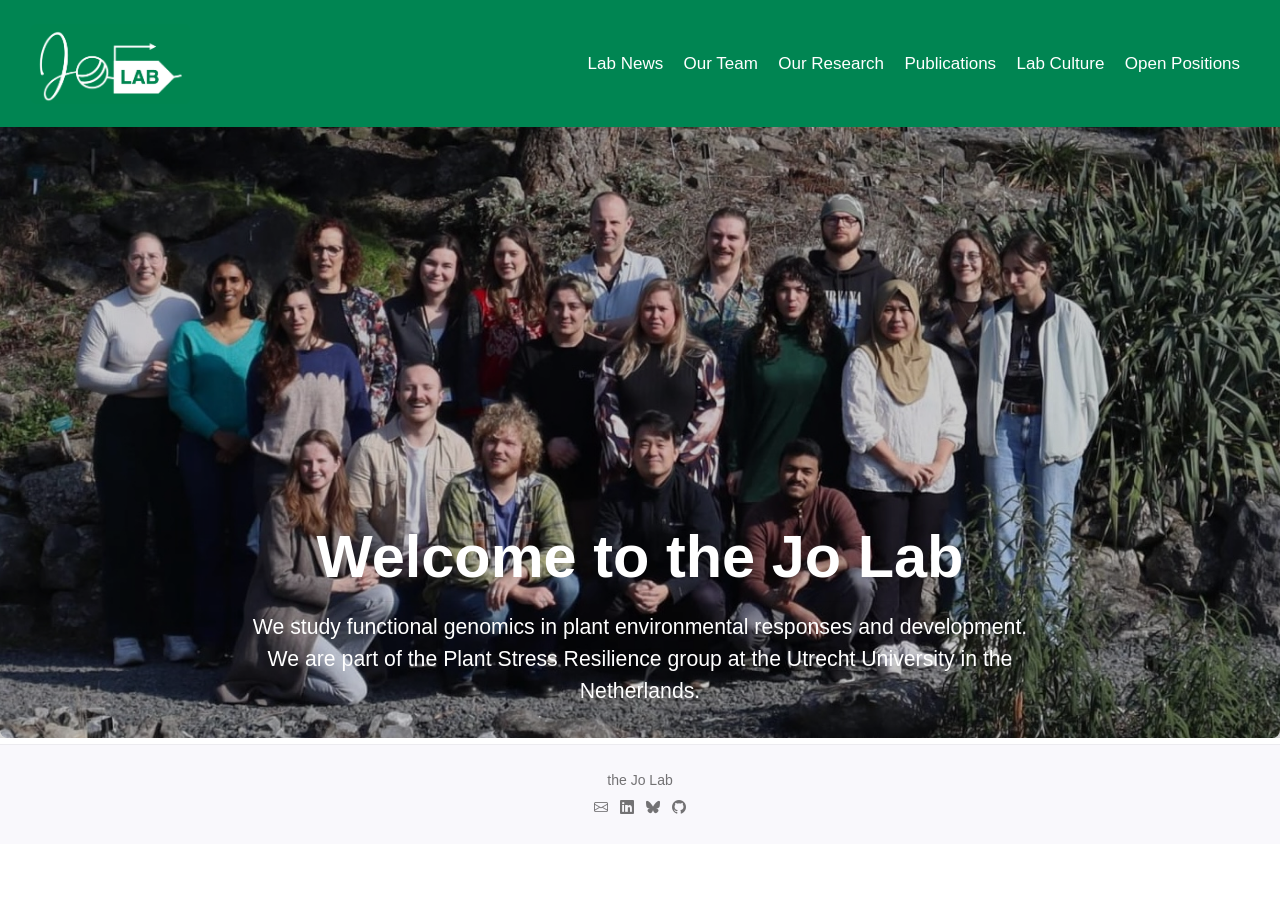
==== commit e9c4dc41: "fixing index" ====
--- a/docs/index.html
+++ b/docs/index.html
@@ -137,7 +137,7 @@
   <img src="images/group_pictures/psr.jpeg" alt="PSR" style="width: 100%; height: 100%; min-height: 70vh; object-fit: cover; object-position: center; display: block;">
   
   <div style="position: absolute; top: 0; left: 0; right: 0; bottom: 0; display: flex; flex-direction: column; justify-content: flex-end; align-items: center; background: rgba(0,0,0,0.2); text-align: center; padding: 0 20px 30px 20px;">
-    <h2 style="color: white; font-size: clamp(3.5rem, 10vw, 3.5rem); margin: 0;">Welcome to The Jo Lab</h2>
+    <h2 style="color: white; font-size: clamp(3.5rem, 10vw, 3.5rem); margin: 0;">Welcome to the Jo Lab</h2>
     <p style="color: white; max-width: 800px; margin: 10px auto 0 auto; font-size: clamp(0.9rem, 2vw, 1.25rem);"> 
       We study functional genomics in plant environmental responses and development. We are part of the Plant Stress Resilience group at the Utrecht University in the Netherlands.
     </p>
--- a/docs/style.css
+++ b/docs/style.css
@@ -114,4 +114,4 @@
   .alumni-grid {
     grid-template-columns: repeat(4, 1fr);
   }
-}+}
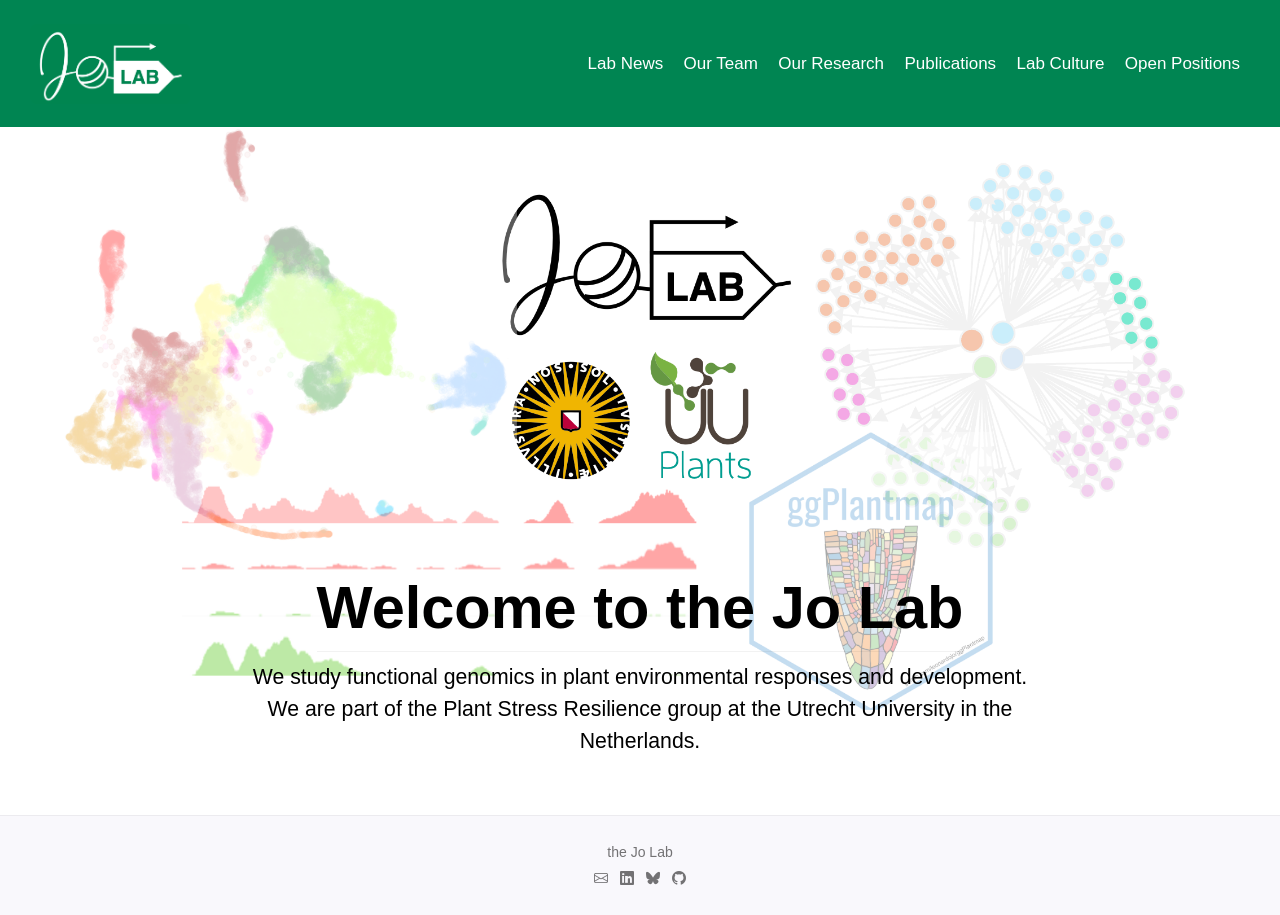
==== commit 4e84c956: "changing main figure" ====
--- a/docs/index.html
+++ b/docs/index.html
@@ -134,15 +134,15 @@
 
 
 <div style="position: relative; width: 100vw; left: 50%; right: 50%; margin-left: -50vw; margin-right: -50vw; margin-top: -50px; margin-bottom: -20px; min-height: 70vh; overflow: hidden;">
-  <img src="images/group_pictures/psr.jpeg" alt="PSR" style="width: 100%; height: 100%; min-height: 70vh; object-fit: cover; object-position: center; display: block;">
-  
-  <div style="position: absolute; top: 0; left: 0; right: 0; bottom: 0; display: flex; flex-direction: column; justify-content: flex-end; align-items: center; background: rgba(0,0,0,0.2); text-align: center; padding: 0 20px 30px 20px;">
-    <h2 style="color: white; font-size: clamp(3.5rem, 10vw, 3.5rem); margin: 0;">Welcome to the Jo Lab</h2>
-    <p style="color: white; max-width: 800px; margin: 10px auto 0 auto; font-size: clamp(0.9rem, 2vw, 1.25rem);"> 
+  <img src="images/main/cover.png" alt="cover" style="width: 100%; height: 100%; min-height: 70vh; object-fit: cover; object-position: center; display: block;">
+  <div style="position: absolute; top: 0; left: 0; right: 0; bottom: 0; display: flex; flex-direction: column; justify-content: flex-end; align-items: center; background: rgba(0,0,0,0); text-align: center; padding: 0 20px 30px 20px;">
+    <h2 style="color: black; font-size: clamp(3.5rem, 10vw, 3.5rem); margin: 0;">Welcome to the Jo Lab</h2>
+    <p style="color: black; max-width: 800px; margin: 10px auto 0 auto; font-size: clamp(0.9rem, 2vw, 1.25rem);"> 
       We study functional genomics in plant environmental responses and development. We are part of the Plant Stress Resilience group at the Utrecht University in the Netherlands.
     </p>
   </div>
 </div>
+<pre><code></code></pre>
 
 
 
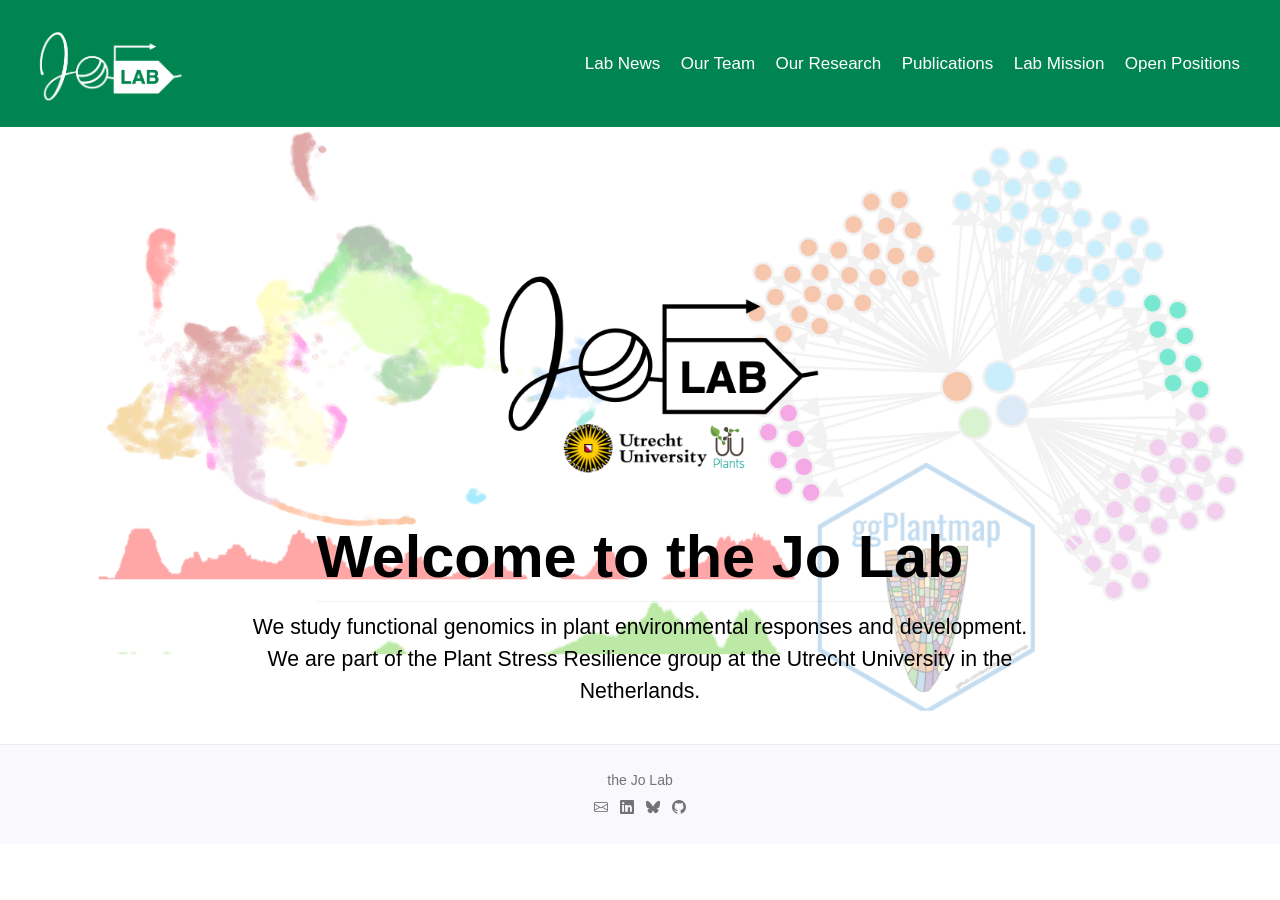
==== commit 5fe06341: "Final touches" ====
--- a/docs/index.html
+++ b/docs/index.html
@@ -29,6 +29,7 @@
 <script src="site_libs/quarto-search/fuse.min.js"></script>
 <script src="site_libs/quarto-search/quarto-search.js"></script>
 <meta name="quarto:offset" content="./">
+<link href="./images/logo/logo1_square.png" rel="icon" type="image/png">
 <script src="site_libs/quarto-html/quarto.js" type="module"></script>
 <script src="site_libs/quarto-html/tabsets/tabsets.js" type="module"></script>
 <script src="site_libs/quarto-html/axe/axe-check.js" type="module"></script>
@@ -106,7 +107,7 @@
   </li>  
   <li class="nav-item">
     <a class="nav-link" href="./labculture.html"> 
-<span class="menu-text">Lab Culture</span></a>
+<span class="menu-text">Lab Mission</span></a>
   </li>  
   <li class="nav-item">
     <a class="nav-link" href="./opportunities.html"> 
@@ -142,7 +143,6 @@
     </p>
   </div>
 </div>
-<pre><code></code></pre>
 
 
 
@@ -227,6 +227,11 @@
           if (link.dataset.originalHref !== undefined) {
             link.href = link.dataset.originalHref;
           }
+            // target, if specified
+            link.setAttribute("target", "_blank");
+            if (link.getAttribute("rel") === null) {
+              link.setAttribute("rel", "noopener");
+            }
         }
       }
     function tippyHover(el, contentFn, onTriggerFn, onUntriggerFn) {
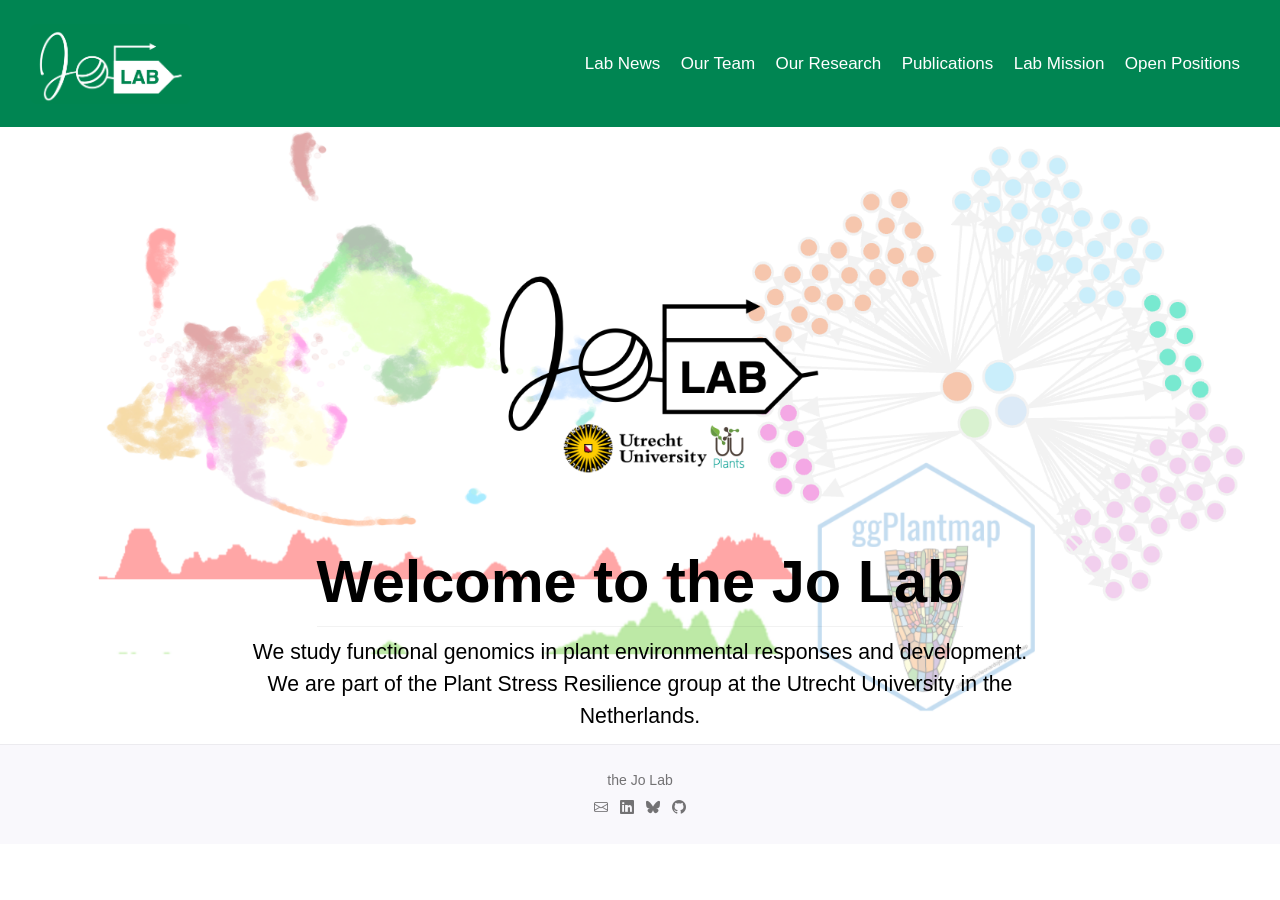
==== commit 2ede01fa: "Fixing index" ====
--- a/docs/index.html
+++ b/docs/index.html
@@ -136,7 +136,7 @@
 
 <div style="position: relative; width: 100vw; left: 50%; right: 50%; margin-left: -50vw; margin-right: -50vw; margin-top: -50px; margin-bottom: -20px; min-height: 70vh; overflow: hidden;">
   <img src="images/main/cover.png" alt="cover" style="width: 100%; height: 100%; min-height: 70vh; object-fit: cover; object-position: center; display: block;">
-  <div style="position: absolute; top: 0; left: 0; right: 0; bottom: 0; display: flex; flex-direction: column; justify-content: flex-end; align-items: center; background: rgba(0,0,0,0); text-align: center; padding: 0 20px 30px 20px;">
+  <div style="position: absolute; top: 0; left: 0; right: 0; bottom: 0; display: flex; flex-direction: column; justify-content: flex-end; align-items: center; background: rgba(0,0,0,0); text-align: center; padding: 0 20px 5px 20px;">
     <h2 style="color: black; font-size: clamp(3.5rem, 10vw, 3.5rem); margin: 0;">Welcome to the Jo Lab</h2>
     <p style="color: black; max-width: 800px; margin: 10px auto 0 auto; font-size: clamp(0.9rem, 2vw, 1.25rem);"> 
       We study functional genomics in plant environmental responses and development. We are part of the Plant Stress Resilience group at the Utrecht University in the Netherlands.
